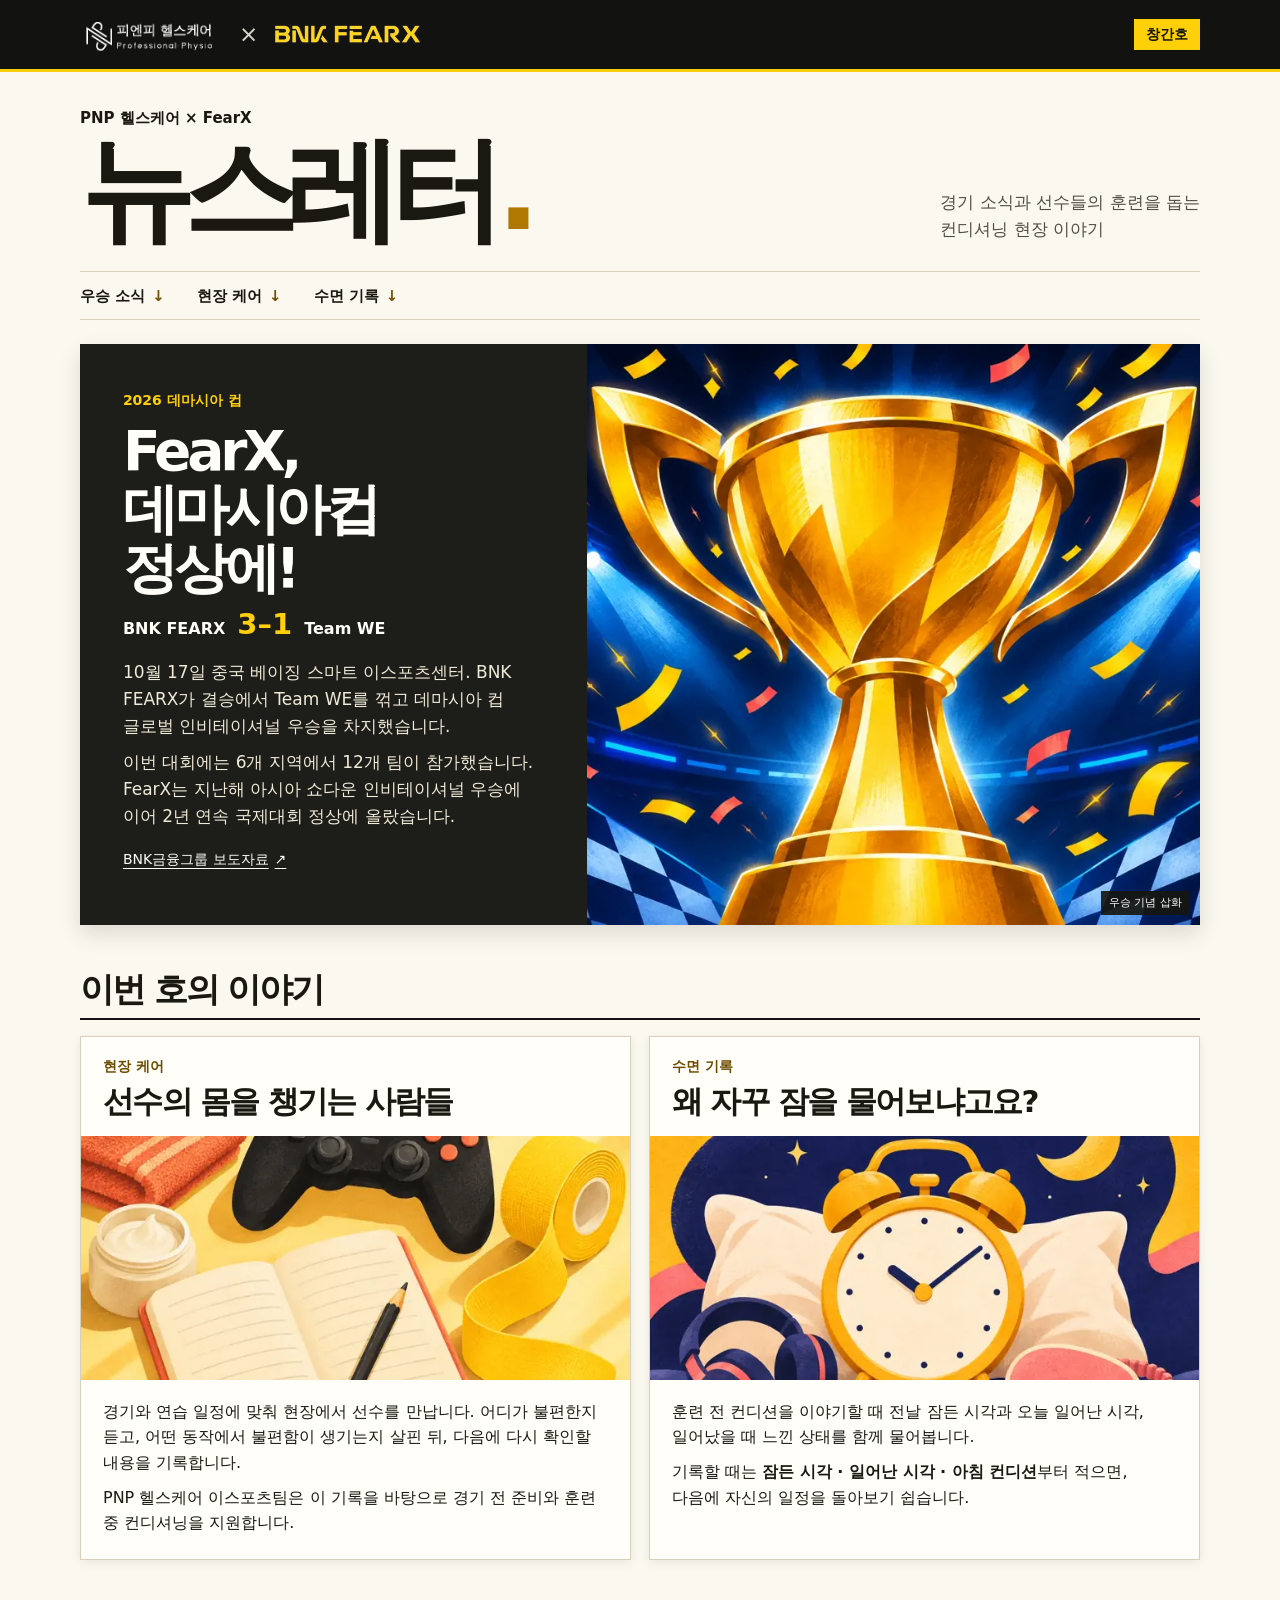
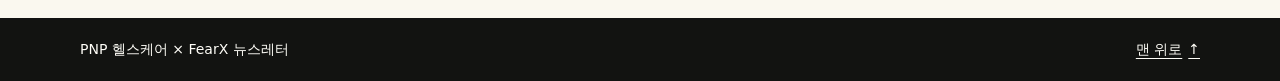
==== PNPHealthcare/index.html @ 7a8c7f10 "[Codex] Publish the PNP Healthcare × FearX newsletter at /PNPHealthcare/" ====
<!doctype html>
<html lang="ko">
<head>
  <meta charset="utf-8">
  <meta name="viewport" content="width=device-width, initial-scale=1">
  <meta name="theme-color" content="#121311">
  <meta name="description" content="PNP 헬스케어 × FearX 뉴스레터 창간호. 데마시아컵 우승 소식, 컨디셔닝 현장과 수면 기록 이야기.">
  <title>PNP 헬스케어 × FearX 뉴스레터</title>
  <link rel="canonical" href="https://kjp9204-oss.github.io/PNPHealthcare/">
  <link rel="icon" href="[data-uri]" type="image/webp">
  <style>
:root {
  color-scheme: light;
  --black: #121311;
  --black-soft: #1d1e19;
  --paper: #faf8ef;
  --white: #fffef8;
  --yellow: #ffcf09;
  --ink: #191912;
  --muted: #514f43;
  --line: #d6d0bc;
  --focus: #047a7b;
}
* { box-sizing: border-box; }
body {
  margin: 0;
  font-family: "Noto Sans KR", "Apple SD Gothic Neo", "Malgun Gothic", system-ui, sans-serif;
  color: var(--ink);
  background: var(--paper);
  line-height: 1.6;
  word-break: keep-all;
  overflow-wrap: anywhere;
}
h1, h2, h3, p, figure { margin: 0; }
a { color: inherit; text-underline-offset: .25em; }
:focus-visible { outline: 3px solid var(--focus); outline-offset: 4px; }
img { display: block; max-width: 100%; }
.wrap { width: min(calc(100% - 88px), 1120px); margin-inline: auto; }
.skip { position: fixed; z-index: 5; inset: 10px auto auto 10px; padding: 10px 16px; transform: translateY(-160%); color: var(--black); background: var(--yellow); }
.skip:focus { transform: none; }
.site-header { background: var(--black); color: var(--white); border-bottom: 3px solid var(--yellow); }
.header-inner { min-height: 69px; display: flex; align-items: center; justify-content: space-between; gap: 14px; }
.partners { display: flex; align-items: center; gap: 13px; min-height: 46px; min-width: 0; text-decoration: none; }
.pnp img {
  width: 146px;
  height: auto;
  filter: grayscale(1) invert(1) brightness(1.3);
  mix-blend-mode: screen;
}
.partner-cross { color: #d8d5ca; font-size: 23px; }
.fearx-logo { width: 152px; height: auto; mix-blend-mode: screen; }
.issue-label { font-size: 14px; font-weight: 750; white-space: nowrap; color: var(--black); background: var(--yellow); padding: 4px 12px; }
.masthead {
  display: grid;
  grid-template-columns: 1fr auto;
  align-items: end;
  gap: 5px 24px;
  padding-block: 34px 27px;
}
.masthead-kicker { grid-column: 1 / -1; font-size: 15px; font-weight: 850; }
.masthead h1 { font-size: clamp(59px, 9vw, 114px); line-height: .96; letter-spacing: -.095em; font-weight: 900; }
.masthead h1 span { margin-left: .035em; color: #b07800; }
.masthead-summary { padding-bottom: 1px; color: var(--muted); font-size: 17px; }
.toc { display: flex; flex-wrap: wrap; gap: 4px 32px; border-block: 1px solid var(--line); }
.toc a { display: inline-flex; align-items: center; gap: 7px; min-height: 47px; font-size: 15px; font-weight: 750; text-decoration: none; }
.toc a:hover { text-decoration: underline; }
.toc span { color: #725000; }
.lead {
  display: grid;
  grid-template-columns: minmax(0, 1fr) minmax(0, 1.21fr);
  grid-template-areas: "headline artwork" "copy artwork";
  grid-template-rows: auto 1fr;
  --lead-inset: clamp(24px, 3.35vw, 50px);
  margin-block: 24px 43px;
  background: var(--black-soft);
  color: var(--white);
  box-shadow: 0 9px 20px #21140020;
}
.lead-heading { grid-area: headline; padding: var(--lead-inset) var(--lead-inset) 0; }
.lead-copy { grid-area: copy; padding: 0 var(--lead-inset) var(--lead-inset); }
.tag { display: inline-block; color: var(--yellow); font-size: 14px; font-weight: 800; }
.lead h2 { margin: 9px 0 13px; font-size: clamp(35px, 4.3vw, 63px); line-height: 1.06; letter-spacing: -.075em; }
.lead-intro { color: #f0ead8; font-size: 17px; }
.lead-intro + .lead-intro { margin-top: 9px; }
.score { display: flex; gap: 12px; align-items: baseline; margin-bottom: 17px; font-weight: 750; white-space: nowrap; }
.score strong { color: var(--yellow); font-size: 29px; line-height: 1; }
.source { display: inline-flex; align-items: center; min-height: 44px; gap: 6px; margin-top: 7px; font-size: 14px; }
.lead-media { grid-area: artwork; position: relative; min-height: 280px; overflow: hidden; background: #10254d; }
.lead-media img { width: 100%; height: 100%; object-fit: cover; }
.lead-media figcaption { position: absolute; inset: auto 10px 10px auto; padding: 3px 8px; background: #171710e8; color: white; font-size: 11px; }
.stories { margin-bottom: 58px; }
.section-heading { border-bottom: 2px solid var(--black); margin-bottom: 16px; padding-bottom: 8px; }
.section-heading h2 { font-size: clamp(24px, 3vw, 34px); line-height: 1.25; letter-spacing: -.06em; }
.story-grid { display: grid; grid-template-columns: repeat(2, minmax(0, 1fr)); gap: 18px; }
.story { background: var(--white); border: 1px solid var(--line); box-shadow: 0 3px 10px #21140012; scroll-margin-top: 12px; }
.story img { width: 100%; height: auto; aspect-ratio: 2.25; object-fit: cover; }
.story-heading { padding: 18px 22px 15px; }
.story-copy { padding: 19px 22px 23px; }
.story-label { color: #6c4b00; font-size: 14px; font-weight: 800; }
.story h3 { margin-top: 5px; font-size: clamp(22px, 2.65vw, 31px); line-height: 1.24; letter-spacing: -.055em; }
.story-copy p + p { margin-top: 9px; }
.site-footer { background: var(--black); color: var(--white); font-size: 14px; }
.footer-inner { min-height: 63px; display: flex; align-items: center; justify-content: space-between; gap: 12px; }
.footer-inner a { min-height: 44px; display: inline-flex; align-items: center; gap: 6px; white-space: nowrap; }
@media (max-width: 790px) {
  .wrap { width: calc(100% - 48px); }
  .lead { grid-template-columns: minmax(0,1fr) minmax(0,1fr); }
  .lead h2 { font-size: clamp(30px, 5.5vw, 49px); }
}
@media (max-width: 600px) {
  .wrap { width: calc(100% - 30px); }
  .header-inner { min-height: 58px; gap: 7px; }
  .partners { gap: 7px; }
  .pnp img { width: 109px; }
  .fearx-logo { width: 115px; }
  .partner-cross { font-size: 17px; }
  .issue-label { padding-inline: 8px; font-size: 12px; }
  .masthead { grid-template-columns: 1fr; padding-block: 20px 16px; }
  .masthead-kicker { display: none; }
  .masthead h1 { font-size: clamp(53px, 14vw, 76px); }
  .masthead-summary { font-size: 14px; margin-top: 5px; }
  .break-desktop { display: none; }
  .toc { gap: 4px 19px; }
  .toc a { font-size: 14px; min-height: 44px; }
  .lead { grid-template-columns: 1fr; grid-template-areas: "headline" "artwork" "copy"; grid-template-rows: auto; --lead-inset: 16px; margin-block: 16px 30px; }
  .lead h2 { margin-bottom: 15px; font-size: clamp(32px, 8.1vw, 45px); }
  .lead-copy { padding-top: 16px; }
  .score { gap: 9px; margin-bottom: 11px; font-size: 14px; }
  .lead-intro { font-size: 16px; }
  .lead-media { min-height: 0; aspect-ratio: 1.82; }
  .lead-media img { object-position: center 40%; }
  .story-grid { grid-template-columns: 1fr; gap: 15px; }
  .story img { aspect-ratio: 2.05; }
  .story-heading { padding: 15px 16px 12px; }
  .story-copy { padding: 16px; }
  .stories { margin-bottom: 40px; }
  .footer-inner { font-size: 12px; }
}
@media (max-width: 330px) {
  .pnp img { width: 96px; }
  .fearx-logo { width: 101px; }
  .toc { gap: 4px 13px; }
}

</style>
</head>
<body id="top">
  <a href="#main" class="skip">본문으로 건너뛰기</a>
  <header class="site-header">
    <div class="wrap header-inner">
      <a class="partners" href="#top" aria-label="PNP 헬스케어 × FearX 뉴스레터 맨 위로">
        <span class="pnp"><img src="[data-uri]" width="165" height="48" alt="PNP 헬스케어"></span>
        <span class="partner-cross" aria-hidden="true">×</span>
        <img class="fearx-logo" src="[data-uri]" width="300" height="40" alt="BNK FEARX">
      </a>
      <span class="issue-label">창간호</span>
    </div>
  </header>
  <main id="main" class="wrap" tabindex="-1">
    <div class="masthead">
      <p class="masthead-kicker">PNP 헬스케어 × FearX</p>
      <h1>뉴스레터<span>.</span></h1>
      <p class="masthead-summary">경기 소식과 선수들의 훈련을 돕는<br class="break-desktop"> 컨디셔닝 현장 이야기</p>
    </div>
    <nav class="toc" aria-label="창간호 기사">
      <a href="#match">우승 소식 <span aria-hidden="true">↓</span></a>
      <a href="#care">현장 케어 <span aria-hidden="true">↓</span></a>
      <a href="#sleep">수면 기록 <span aria-hidden="true">↓</span></a>
    </nav>

    <article class="lead" id="match" aria-labelledby="match-title">
      <header class="lead-heading">
        <p class="tag">2026 데마시아 컵</p>
        <h2 id="match-title">FearX, 데마시아컵<br class="break-desktop"> 정상에!</h2>
      </header>
      <figure class="lead-media">
        <img src="[data-uri]" width="1050" height="700" fetchpriority="high" alt="푸른 무대 조명 아래 금빛 트로피를 그린 삽화">
        <figcaption>우승 기념 삽화</figcaption>
      </figure>
      <div class="lead-copy">
        <p class="score" aria-label="결승 BNK FEARX 3 대 1 Team WE"><span>BNK FEARX</span><strong>3–1</strong><span>Team WE</span></p>
        <p class="lead-intro">10월 17일 중국 베이징 스마트 이스포츠센터. BNK FEARX가 결승에서 Team WE를 꺾고 데마시아 컵 글로벌 인비테이셔널 우승을 차지했습니다.</p>
        <p class="lead-intro">이번 대회에는 6개 지역에서 12개 팀이 참가했습니다. FearX는 지난해 아시아 쇼다운 인비테이셔널 우승에 이어 2년 연속 국제대회 정상에 올랐습니다.</p>
        <a class="source" href="https://www.bnkfg.com/mobile/03/02.jsp?dataPageNo=1&amp;dataSeqNo=6977&amp;dataWhere=2026">BNK금융그룹 보도자료 <span aria-hidden="true">↗</span></a>
      </div>
    </article>

    <section class="stories" aria-labelledby="stories-title">
      <div class="section-heading"><h2 id="stories-title">이번 호의 이야기</h2></div>
      <div class="story-grid">
        <article class="story" id="care" aria-labelledby="care-title">
          <header class="story-heading">
            <p class="story-label">현장 케어</p>
            <h3 id="care-title">선수의 몸을 챙기는 사람들</h3>
          </header>
          <img src="[data-uri]" width="670" height="447" loading="lazy" alt="게임 컨트롤러, 테이프, 기록 노트를 그린 삽화">
          <div class="story-copy">
            <p>경기와 연습 일정에 맞춰 현장에서 선수를 만납니다. 어디가 불편한지 듣고, 어떤 동작에서 불편함이 생기는지 살핀 뒤, 다음에 다시 확인할 내용을 기록합니다.</p>
            <p>PNP 헬스케어 이스포츠팀은 이 기록을 바탕으로 경기 전 준비와 훈련 중 컨디셔닝을 지원합니다.</p>
          </div>
        </article>
        <article class="story" id="sleep" aria-labelledby="sleep-title">
          <header class="story-heading">
            <p class="story-label">수면 기록</p>
            <h3 id="sleep-title">왜 자꾸 잠을 물어보냐고요?</h3>
          </header>
          <img src="[data-uri]" width="670" height="447" loading="lazy" alt="알람시계와 베개, 헤드셋을 그린 삽화">
          <div class="story-copy">
            <p>훈련 전 컨디션을 이야기할 때 전날 잠든 시각과 오늘 일어난 시각, 일어났을 때 느낀 상태를 함께 물어봅니다.</p>
            <p>기록할 때는 <strong>잠든 시각 · 일어난 시각 · 아침 컨디션</strong>부터 적으면, 다음에 자신의 일정을 돌아보기 쉽습니다.</p>
          </div>
        </article>
      </div>
    </section>
  </main>
  <footer class="site-footer">
    <div class="wrap footer-inner"><span>PNP 헬스케어 × FearX 뉴스레터</span><a href="#top">맨 위로 <span aria-hidden="true">↑</span></a></div>
  </footer>
</body>
</html>
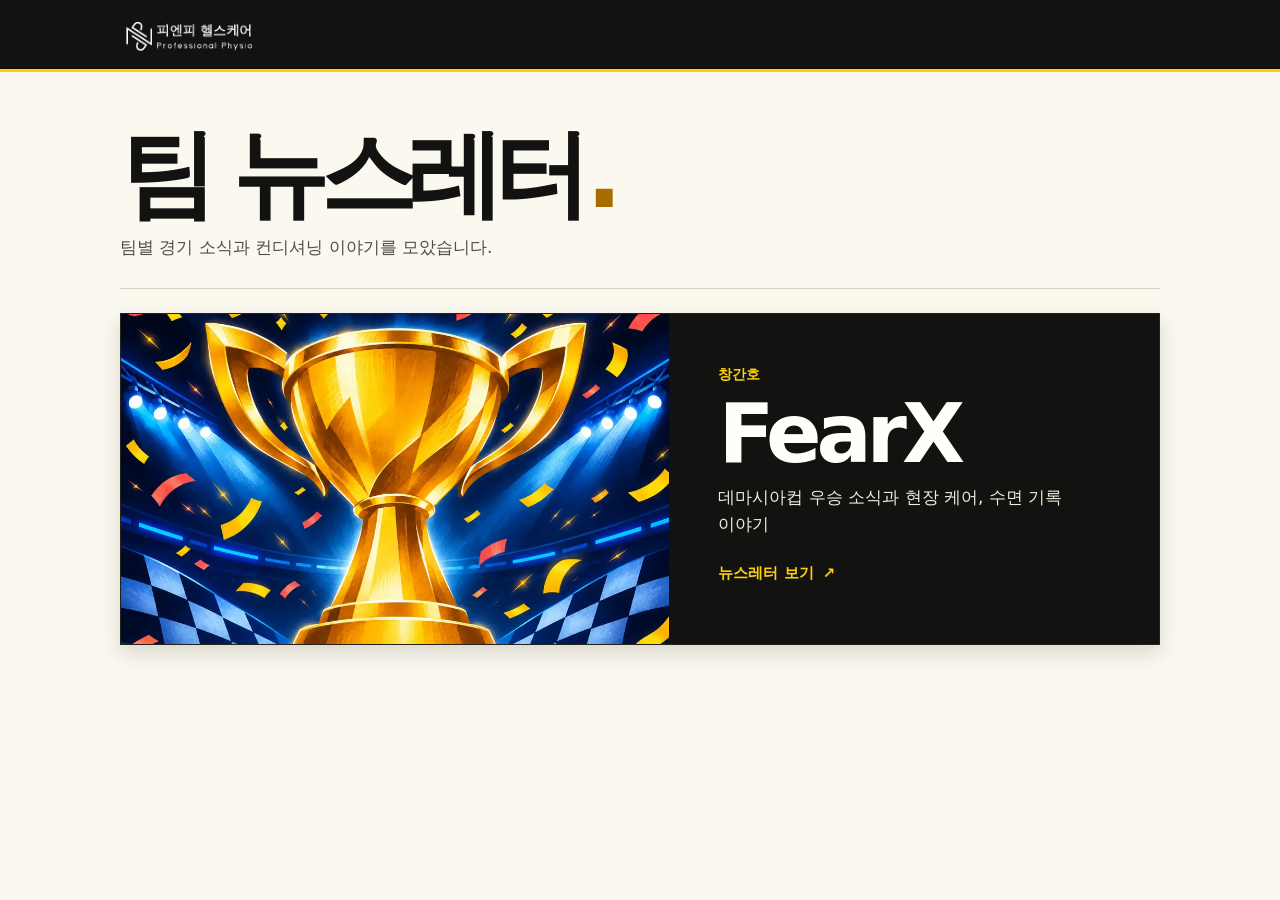
==== commit 452a15f0: "[Codex] Add the PNP Healthcare team newsletter hub and move FearX to its team page" ====
--- a/PNPHealthcare/index.html
+++ b/PNPHealthcare/index.html
@@ -4,217 +4,112 @@
   <meta charset="utf-8">
   <meta name="viewport" content="width=device-width, initial-scale=1">
   <meta name="theme-color" content="#121311">
-  <meta name="description" content="PNP 헬스케어 × FearX 뉴스레터 창간호. 데마시아컵 우승 소식, 컨디셔닝 현장과 수면 기록 이야기.">
-  <title>PNP 헬스케어 × FearX 뉴스레터</title>
+  <meta name="description" content="PNP 헬스케어가 전하는 팀별 경기 소식과 컨디셔닝 이야기.">
+  <title>팀 뉴스레터 | PNP 헬스케어</title>
   <link rel="canonical" href="https://kjp9204-oss.github.io/PNPHealthcare/">
-  <link rel="icon" href="[data-uri]" type="image/webp">
   <style>
 :root {
   color-scheme: light;
-  --black: #121311;
-  --black-soft: #1d1e19;
+  --ink: #121311;
   --paper: #faf8ef;
-  --white: #fffef8;
-  --yellow: #ffcf09;
-  --ink: #191912;
+  --accent: #ffcf09;
   --muted: #514f43;
   --line: #d6d0bc;
-  --focus: #047a7b;
 }
 * { box-sizing: border-box; }
 body {
   margin: 0;
+  background: var(--paper);
+  color: var(--ink);
   font-family: "Noto Sans KR", "Apple SD Gothic Neo", "Malgun Gothic", system-ui, sans-serif;
-  color: var(--ink);
-  background: var(--paper);
   line-height: 1.6;
   word-break: keep-all;
   overflow-wrap: anywhere;
 }
-h1, h2, h3, p, figure { margin: 0; }
-a { color: inherit; text-underline-offset: .25em; }
-:focus-visible { outline: 3px solid var(--focus); outline-offset: 4px; }
+h1, h2, p { margin: 0; }
 img { display: block; max-width: 100%; }
-.wrap { width: min(calc(100% - 88px), 1120px); margin-inline: auto; }
-.skip { position: fixed; z-index: 5; inset: 10px auto auto 10px; padding: 10px 16px; transform: translateY(-160%); color: var(--black); background: var(--yellow); }
+a { color: inherit; }
+:focus-visible { outline: 3px solid #0b7676; outline-offset: 4px; }
+.wrap { width: min(calc(100% - 88px), 1040px); margin-inline: auto; }
+.skip { position: fixed; z-index: 5; inset: 10px auto auto 10px; padding: 10px 16px; transform: translateY(-160%); background: var(--accent); }
 .skip:focus { transform: none; }
-.site-header { background: var(--black); color: var(--white); border-bottom: 3px solid var(--yellow); }
-.header-inner { min-height: 69px; display: flex; align-items: center; justify-content: space-between; gap: 14px; }
-.partners { display: flex; align-items: center; gap: 13px; min-height: 46px; min-width: 0; text-decoration: none; }
-.pnp img {
-  width: 146px;
-  height: auto;
-  filter: grayscale(1) invert(1) brightness(1.3);
-  mix-blend-mode: screen;
+.site-header { background: var(--ink); border-bottom: 3px solid var(--accent); }
+.header-inner { min-height: 69px; display: flex; align-items: center; }
+.pnp-logo { width: 146px; height: auto; filter: grayscale(1) invert(1) brightness(1.3); mix-blend-mode: screen; }
+.masthead { border-bottom: 1px solid var(--line); padding-block: 54px 27px; }
+.masthead h1 { font-size: clamp(54px, 8vw, 96px); line-height: 1.02; font-weight: 900; letter-spacing: -.09em; }
+.masthead h1 span { color: #a86c00; margin-left: .045em; }
+.masthead p { margin-top: 10px; color: var(--muted); font-size: 17px; }
+.teams { list-style: none; display: grid; gap: 20px; margin: 24px 0 64px; padding: 0; }
+.team-card {
+  display: grid;
+  grid-template-columns: minmax(0, 1.12fr) minmax(0, 1fr);
+  border: 1px solid #24241a;
+  background: var(--ink);
+  color: #fffef8;
+  text-decoration: none;
+  box-shadow: 0 8px 20px #21140025;
 }
-.partner-cross { color: #d8d5ca; font-size: 23px; }
-.fearx-logo { width: 152px; height: auto; mix-blend-mode: screen; }
-.issue-label { font-size: 14px; font-weight: 750; white-space: nowrap; color: var(--black); background: var(--yellow); padding: 4px 12px; }
-.masthead {
-  display: grid;
-  grid-template-columns: 1fr auto;
-  align-items: end;
-  gap: 5px 24px;
-  padding-block: 34px 27px;
-}
-.masthead-kicker { grid-column: 1 / -1; font-size: 15px; font-weight: 850; }
-.masthead h1 { font-size: clamp(59px, 9vw, 114px); line-height: .96; letter-spacing: -.095em; font-weight: 900; }
-.masthead h1 span { margin-left: .035em; color: #b07800; }
-.masthead-summary { padding-bottom: 1px; color: var(--muted); font-size: 17px; }
-.toc { display: flex; flex-wrap: wrap; gap: 4px 32px; border-block: 1px solid var(--line); }
-.toc a { display: inline-flex; align-items: center; gap: 7px; min-height: 47px; font-size: 15px; font-weight: 750; text-decoration: none; }
-.toc a:hover { text-decoration: underline; }
-.toc span { color: #725000; }
-.lead {
-  display: grid;
-  grid-template-columns: minmax(0, 1fr) minmax(0, 1.21fr);
-  grid-template-areas: "headline artwork" "copy artwork";
-  grid-template-rows: auto 1fr;
-  --lead-inset: clamp(24px, 3.35vw, 50px);
-  margin-block: 24px 43px;
-  background: var(--black-soft);
-  color: var(--white);
-  box-shadow: 0 9px 20px #21140020;
-}
-.lead-heading { grid-area: headline; padding: var(--lead-inset) var(--lead-inset) 0; }
-.lead-copy { grid-area: copy; padding: 0 var(--lead-inset) var(--lead-inset); }
-.tag { display: inline-block; color: var(--yellow); font-size: 14px; font-weight: 800; }
-.lead h2 { margin: 9px 0 13px; font-size: clamp(35px, 4.3vw, 63px); line-height: 1.06; letter-spacing: -.075em; }
-.lead-intro { color: #f0ead8; font-size: 17px; }
-.lead-intro + .lead-intro { margin-top: 9px; }
-.score { display: flex; gap: 12px; align-items: baseline; margin-bottom: 17px; font-weight: 750; white-space: nowrap; }
-.score strong { color: var(--yellow); font-size: 29px; line-height: 1; }
-.source { display: inline-flex; align-items: center; min-height: 44px; gap: 6px; margin-top: 7px; font-size: 14px; }
-.lead-media { grid-area: artwork; position: relative; min-height: 280px; overflow: hidden; background: #10254d; }
-.lead-media img { width: 100%; height: 100%; object-fit: cover; }
-.lead-media figcaption { position: absolute; inset: auto 10px 10px auto; padding: 3px 8px; background: #171710e8; color: white; font-size: 11px; }
-.stories { margin-bottom: 58px; }
-.section-heading { border-bottom: 2px solid var(--black); margin-bottom: 16px; padding-bottom: 8px; }
-.section-heading h2 { font-size: clamp(24px, 3vw, 34px); line-height: 1.25; letter-spacing: -.06em; }
-.story-grid { display: grid; grid-template-columns: repeat(2, minmax(0, 1fr)); gap: 18px; }
-.story { background: var(--white); border: 1px solid var(--line); box-shadow: 0 3px 10px #21140012; scroll-margin-top: 12px; }
-.story img { width: 100%; height: auto; aspect-ratio: 2.25; object-fit: cover; }
-.story-heading { padding: 18px 22px 15px; }
-.story-copy { padding: 19px 22px 23px; }
-.story-label { color: #6c4b00; font-size: 14px; font-weight: 800; }
-.story h3 { margin-top: 5px; font-size: clamp(22px, 2.65vw, 31px); line-height: 1.24; letter-spacing: -.055em; }
-.story-copy p + p { margin-top: 9px; }
-.site-footer { background: var(--black); color: var(--white); font-size: 14px; }
-.footer-inner { min-height: 63px; display: flex; align-items: center; justify-content: space-between; gap: 12px; }
-.footer-inner a { min-height: 44px; display: inline-flex; align-items: center; gap: 6px; white-space: nowrap; }
-@media (max-width: 790px) {
-  .wrap { width: calc(100% - 48px); }
-  .lead { grid-template-columns: minmax(0,1fr) minmax(0,1fr); }
-  .lead h2 { font-size: clamp(30px, 5.5vw, 49px); }
-}
+.team-art { min-width: 0; background: #10254d; }
+.team-art img { width: 100%; height: 100%; object-fit: cover; aspect-ratio: 1.67; }
+.team-copy { display: flex; flex-direction: column; justify-content: center; align-items: flex-start; padding: clamp(24px, 4vw, 49px); }
+.issue { color: var(--accent); font-size: 14px; font-weight: 800; }
+.team-copy h2 { margin-block: 3px 4px; font-size: clamp(45px, 6.4vw, 86px); font-weight: 900; letter-spacing: -.062em; line-height: 1.12; }
+.team-copy p:not(.issue) { color: #efecde; font-size: 17px; }
+.read { display: inline-flex; align-items: center; min-height: 44px; gap: 9px; margin-top: 12px; color: var(--accent); font-size: 15px; font-weight: 780; }
+.team-card:hover .read, .team-card:focus-visible .read { text-decoration: underline; text-underline-offset: .23em; }
+@media (max-width: 770px) { .wrap { width: calc(100% - 46px); } }
 @media (max-width: 600px) {
   .wrap { width: calc(100% - 30px); }
-  .header-inner { min-height: 58px; gap: 7px; }
-  .partners { gap: 7px; }
-  .pnp img { width: 109px; }
-  .fearx-logo { width: 115px; }
-  .partner-cross { font-size: 17px; }
-  .issue-label { padding-inline: 8px; font-size: 12px; }
-  .masthead { grid-template-columns: 1fr; padding-block: 20px 16px; }
-  .masthead-kicker { display: none; }
-  .masthead h1 { font-size: clamp(53px, 14vw, 76px); }
-  .masthead-summary { font-size: 14px; margin-top: 5px; }
-  .break-desktop { display: none; }
-  .toc { gap: 4px 19px; }
-  .toc a { font-size: 14px; min-height: 44px; }
-  .lead { grid-template-columns: 1fr; grid-template-areas: "headline" "artwork" "copy"; grid-template-rows: auto; --lead-inset: 16px; margin-block: 16px 30px; }
-  .lead h2 { margin-bottom: 15px; font-size: clamp(32px, 8.1vw, 45px); }
-  .lead-copy { padding-top: 16px; }
-  .score { gap: 9px; margin-bottom: 11px; font-size: 14px; }
-  .lead-intro { font-size: 16px; }
-  .lead-media { min-height: 0; aspect-ratio: 1.82; }
-  .lead-media img { object-position: center 40%; }
-  .story-grid { grid-template-columns: 1fr; gap: 15px; }
-  .story img { aspect-ratio: 2.05; }
-  .story-heading { padding: 15px 16px 12px; }
-  .story-copy { padding: 16px; }
-  .stories { margin-bottom: 40px; }
-  .footer-inner { font-size: 12px; }
-}
-@media (max-width: 330px) {
-  .pnp img { width: 96px; }
-  .fearx-logo { width: 101px; }
-  .toc { gap: 4px 13px; }
+  .header-inner { min-height: 57px; }
+  .pnp-logo { width: 121px; }
+  .masthead { padding-block: 27px 17px; }
+  .masthead h1 { font-size: clamp(43px, 12vw, 62px); }
+  .masthead p { margin-top: 7px; font-size: 15px; }
+  .teams { gap: 15px; margin-top: 15px; }
+  .team-card { grid-template-columns: minmax(0, 1fr); }
+  .team-art img { height: auto; aspect-ratio: 1.92; }
+  .team-copy { padding: 15px 17px 12px; }
+  .team-copy p:not(.issue) { font-size: 15px; }
+  .read { margin-top: 5px; }
 }
 
 </style>
+  <script>
+    const previousArticle = window.location.hash;
+    if (['#match', '#care', '#sleep'].includes(previousArticle)) {
+      window.location.replace('./fearx/' + previousArticle);
+    }
+  </script>
 </head>
-<body id="top">
-  <a href="#main" class="skip">본문으로 건너뛰기</a>
+<body>
+  <a class="skip" href="#main">본문으로 건너뛰기</a>
   <header class="site-header">
     <div class="wrap header-inner">
-      <a class="partners" href="#top" aria-label="PNP 헬스케어 × FearX 뉴스레터 맨 위로">
-        <span class="pnp"><img src="[data-uri]" width="165" height="48" alt="PNP 헬스케어"></span>
-        <span class="partner-cross" aria-hidden="true">×</span>
-        <img class="fearx-logo" src="[data-uri]" width="300" height="40" alt="BNK FEARX">
-      </a>
-      <span class="issue-label">창간호</span>
+      <img class="pnp-logo" src="[data-uri]" width="165" height="48" alt="PNP 헬스케어">
     </div>
   </header>
   <main id="main" class="wrap" tabindex="-1">
-    <div class="masthead">
-      <p class="masthead-kicker">PNP 헬스케어 × FearX</p>
-      <h1>뉴스레터<span>.</span></h1>
-      <p class="masthead-summary">경기 소식과 선수들의 훈련을 돕는<br class="break-desktop"> 컨디셔닝 현장 이야기</p>
-    </div>
-    <nav class="toc" aria-label="창간호 기사">
-      <a href="#match">우승 소식 <span aria-hidden="true">↓</span></a>
-      <a href="#care">현장 케어 <span aria-hidden="true">↓</span></a>
-      <a href="#sleep">수면 기록 <span aria-hidden="true">↓</span></a>
-    </nav>
+    <header class="masthead">
+      <h1>팀 뉴스레터<span>.</span></h1>
+      <p>팀별 경기 소식과 컨디셔닝 이야기를 모았습니다.</p>
+    </header>
 
-    <article class="lead" id="match" aria-labelledby="match-title">
-      <header class="lead-heading">
-        <p class="tag">2026 데마시아 컵</p>
-        <h2 id="match-title">FearX, 데마시아컵<br class="break-desktop"> 정상에!</h2>
-      </header>
-      <figure class="lead-media">
-        <img src="[data-uri]" width="1050" height="700" fetchpriority="high" alt="푸른 무대 조명 아래 금빛 트로피를 그린 삽화">
-        <figcaption>우승 기념 삽화</figcaption>
-      </figure>
-      <div class="lead-copy">
-        <p class="score" aria-label="결승 BNK FEARX 3 대 1 Team WE"><span>BNK FEARX</span><strong>3–1</strong><span>Team WE</span></p>
-        <p class="lead-intro">10월 17일 중국 베이징 스마트 이스포츠센터. BNK FEARX가 결승에서 Team WE를 꺾고 데마시아 컵 글로벌 인비테이셔널 우승을 차지했습니다.</p>
-        <p class="lead-intro">이번 대회에는 6개 지역에서 12개 팀이 참가했습니다. FearX는 지난해 아시아 쇼다운 인비테이셔널 우승에 이어 2년 연속 국제대회 정상에 올랐습니다.</p>
-        <a class="source" href="https://www.bnkfg.com/mobile/03/02.jsp?dataPageNo=1&amp;dataSeqNo=6977&amp;dataWhere=2026">BNK금융그룹 보도자료 <span aria-hidden="true">↗</span></a>
-      </div>
-    </article>
-
-    <section class="stories" aria-labelledby="stories-title">
-      <div class="section-heading"><h2 id="stories-title">이번 호의 이야기</h2></div>
-      <div class="story-grid">
-        <article class="story" id="care" aria-labelledby="care-title">
-          <header class="story-heading">
-            <p class="story-label">현장 케어</p>
-            <h3 id="care-title">선수의 몸을 챙기는 사람들</h3>
-          </header>
-          <img src="[data-uri]" width="670" height="447" loading="lazy" alt="게임 컨트롤러, 테이프, 기록 노트를 그린 삽화">
-          <div class="story-copy">
-            <p>경기와 연습 일정에 맞춰 현장에서 선수를 만납니다. 어디가 불편한지 듣고, 어떤 동작에서 불편함이 생기는지 살핀 뒤, 다음에 다시 확인할 내용을 기록합니다.</p>
-            <p>PNP 헬스케어 이스포츠팀은 이 기록을 바탕으로 경기 전 준비와 훈련 중 컨디셔닝을 지원합니다.</p>
+    <ul class="teams" aria-label="팀 뉴스레터 목록">
+      <li>
+        <a class="team-card" href="./fearx/" aria-labelledby="fearx-title" aria-describedby="fearx-summary">
+          <div class="team-art">
+            <img src="[data-uri]" width="1050" height="700" alt="">
           </div>
-        </article>
-        <article class="story" id="sleep" aria-labelledby="sleep-title">
-          <header class="story-heading">
-            <p class="story-label">수면 기록</p>
-            <h3 id="sleep-title">왜 자꾸 잠을 물어보냐고요?</h3>
-          </header>
-          <img src="[data-uri]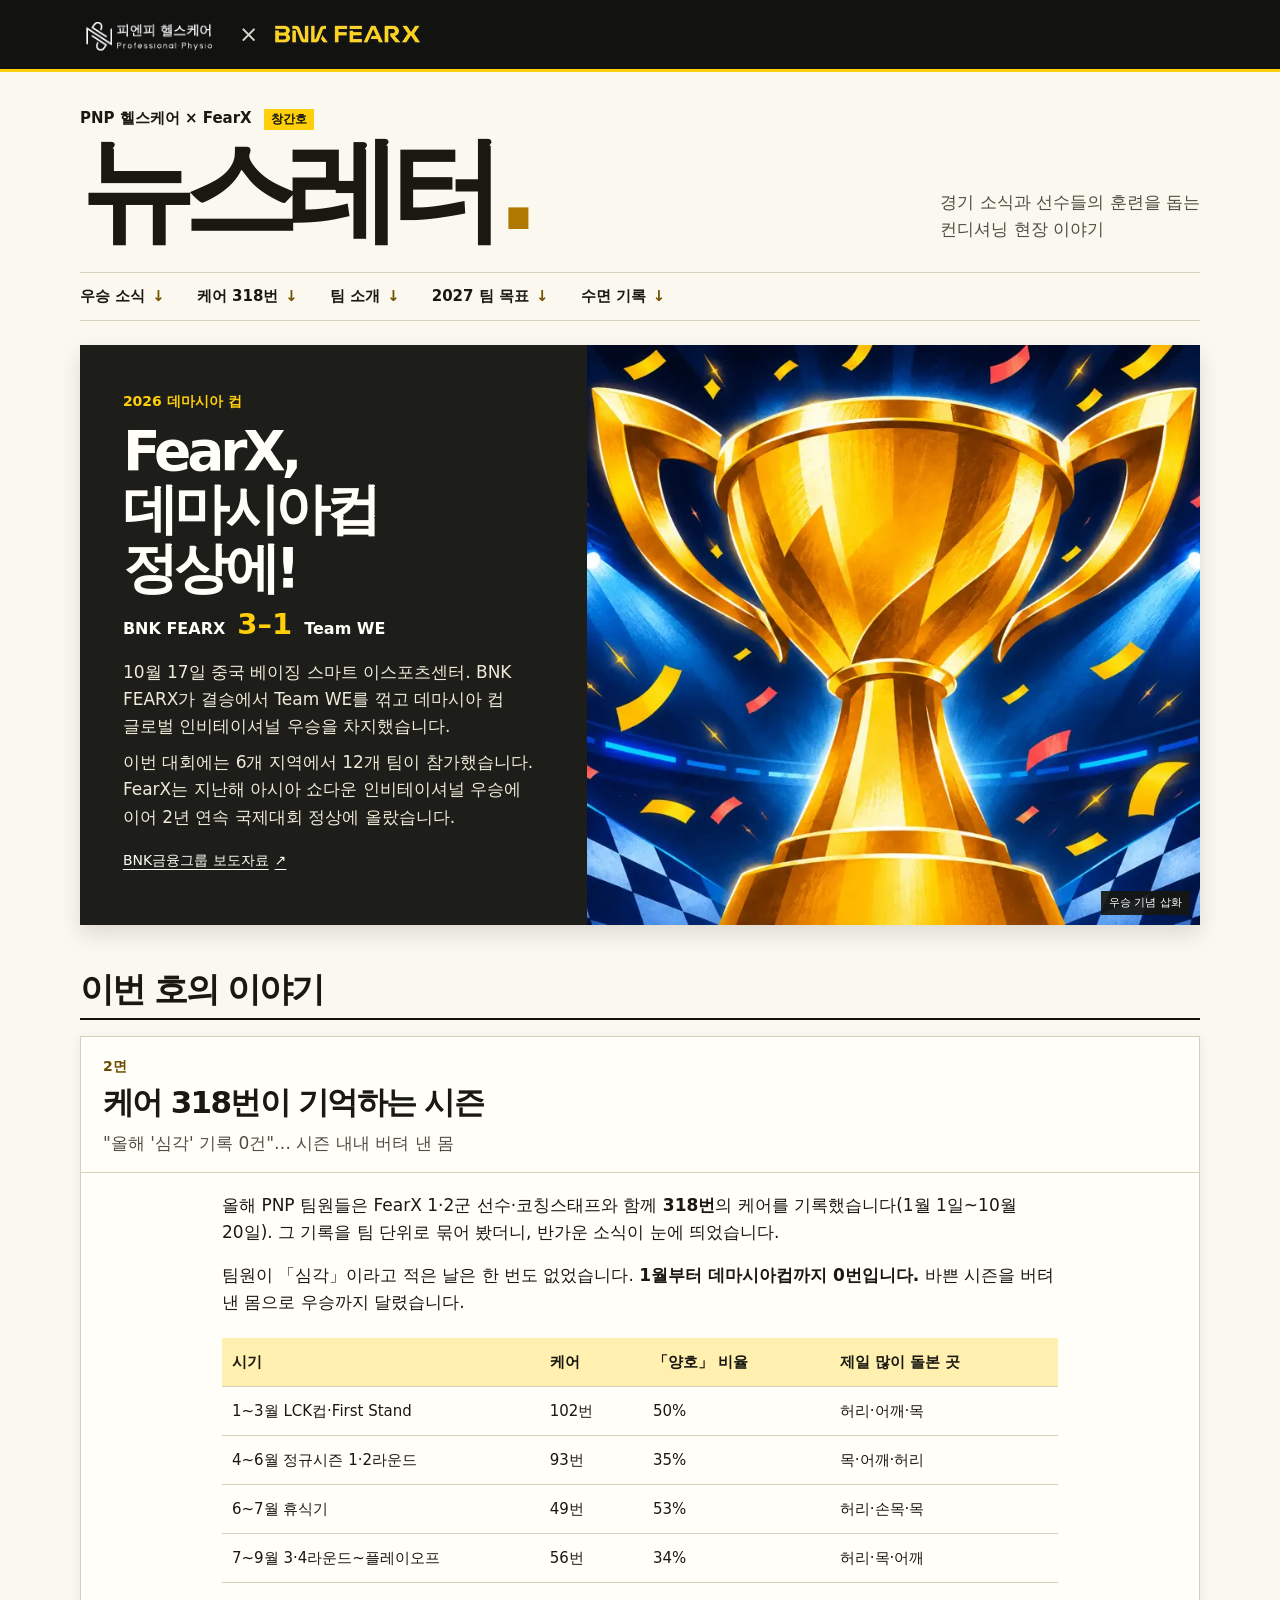
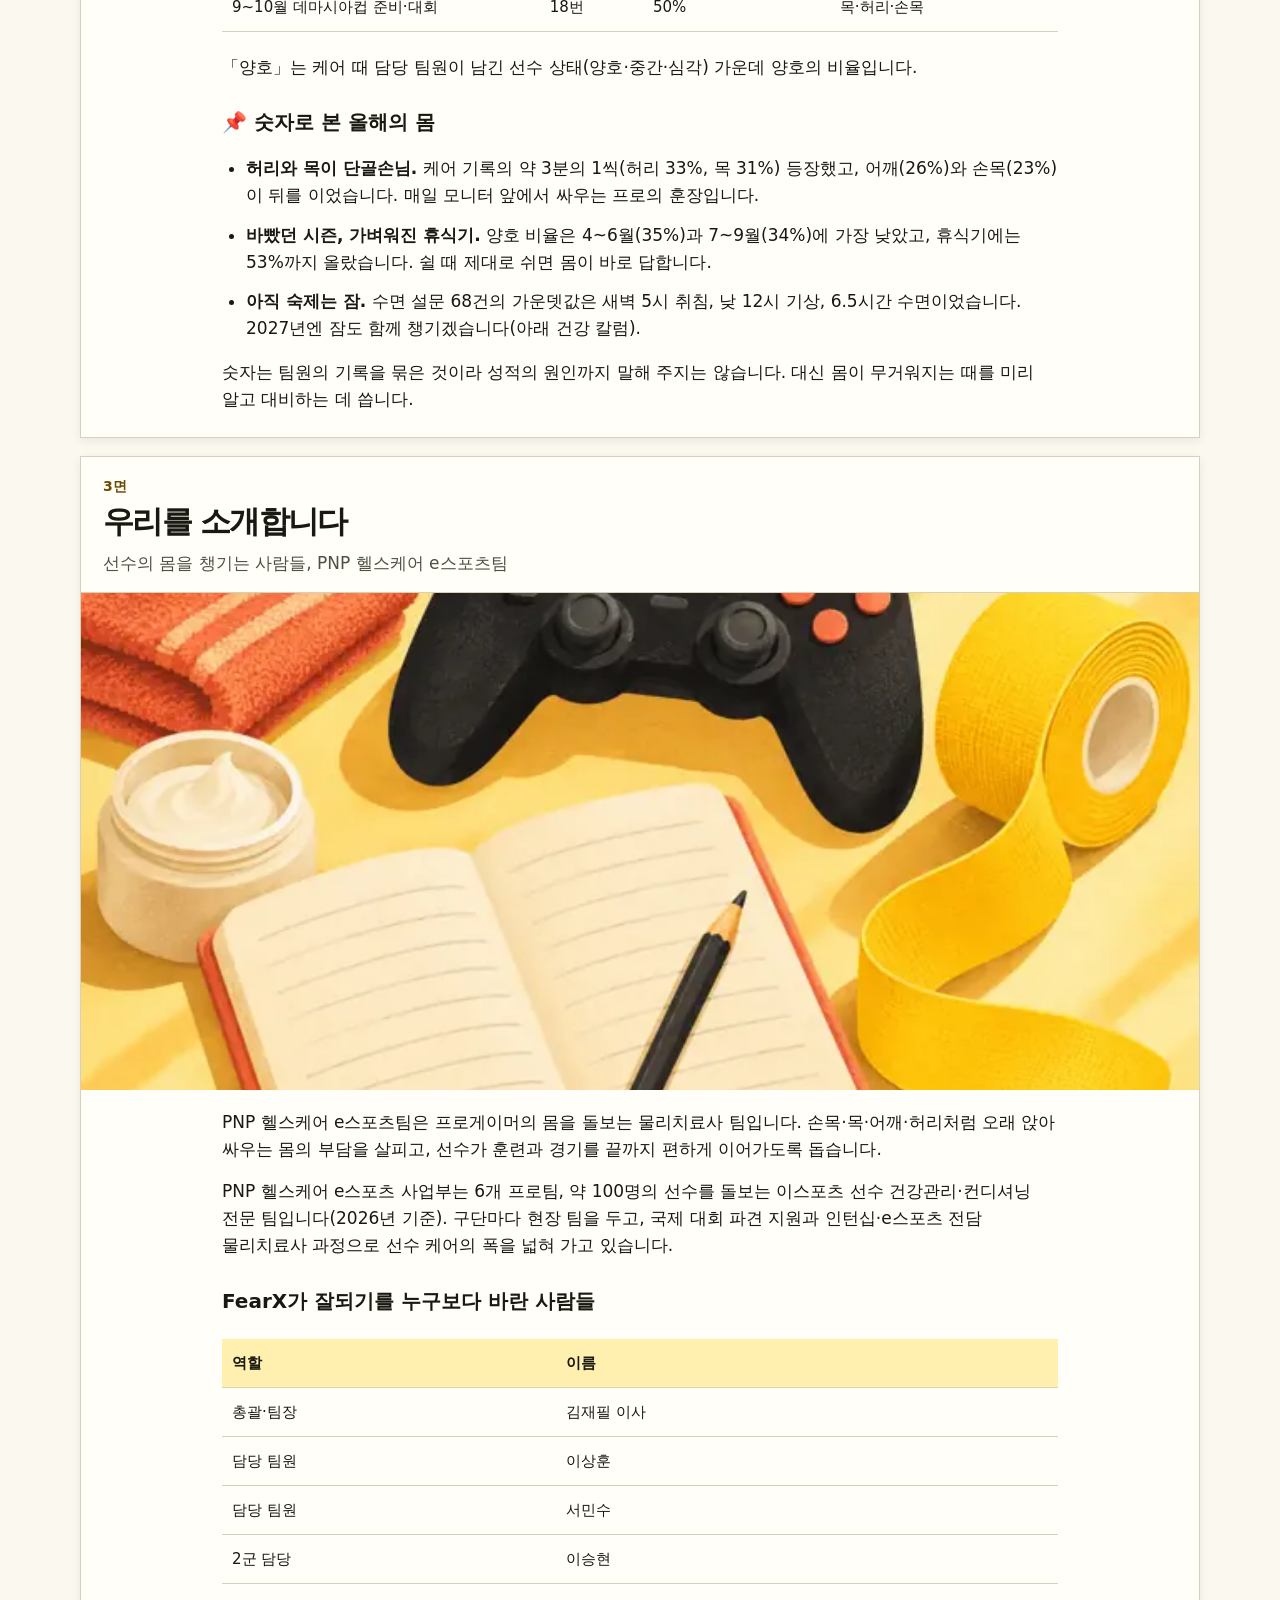
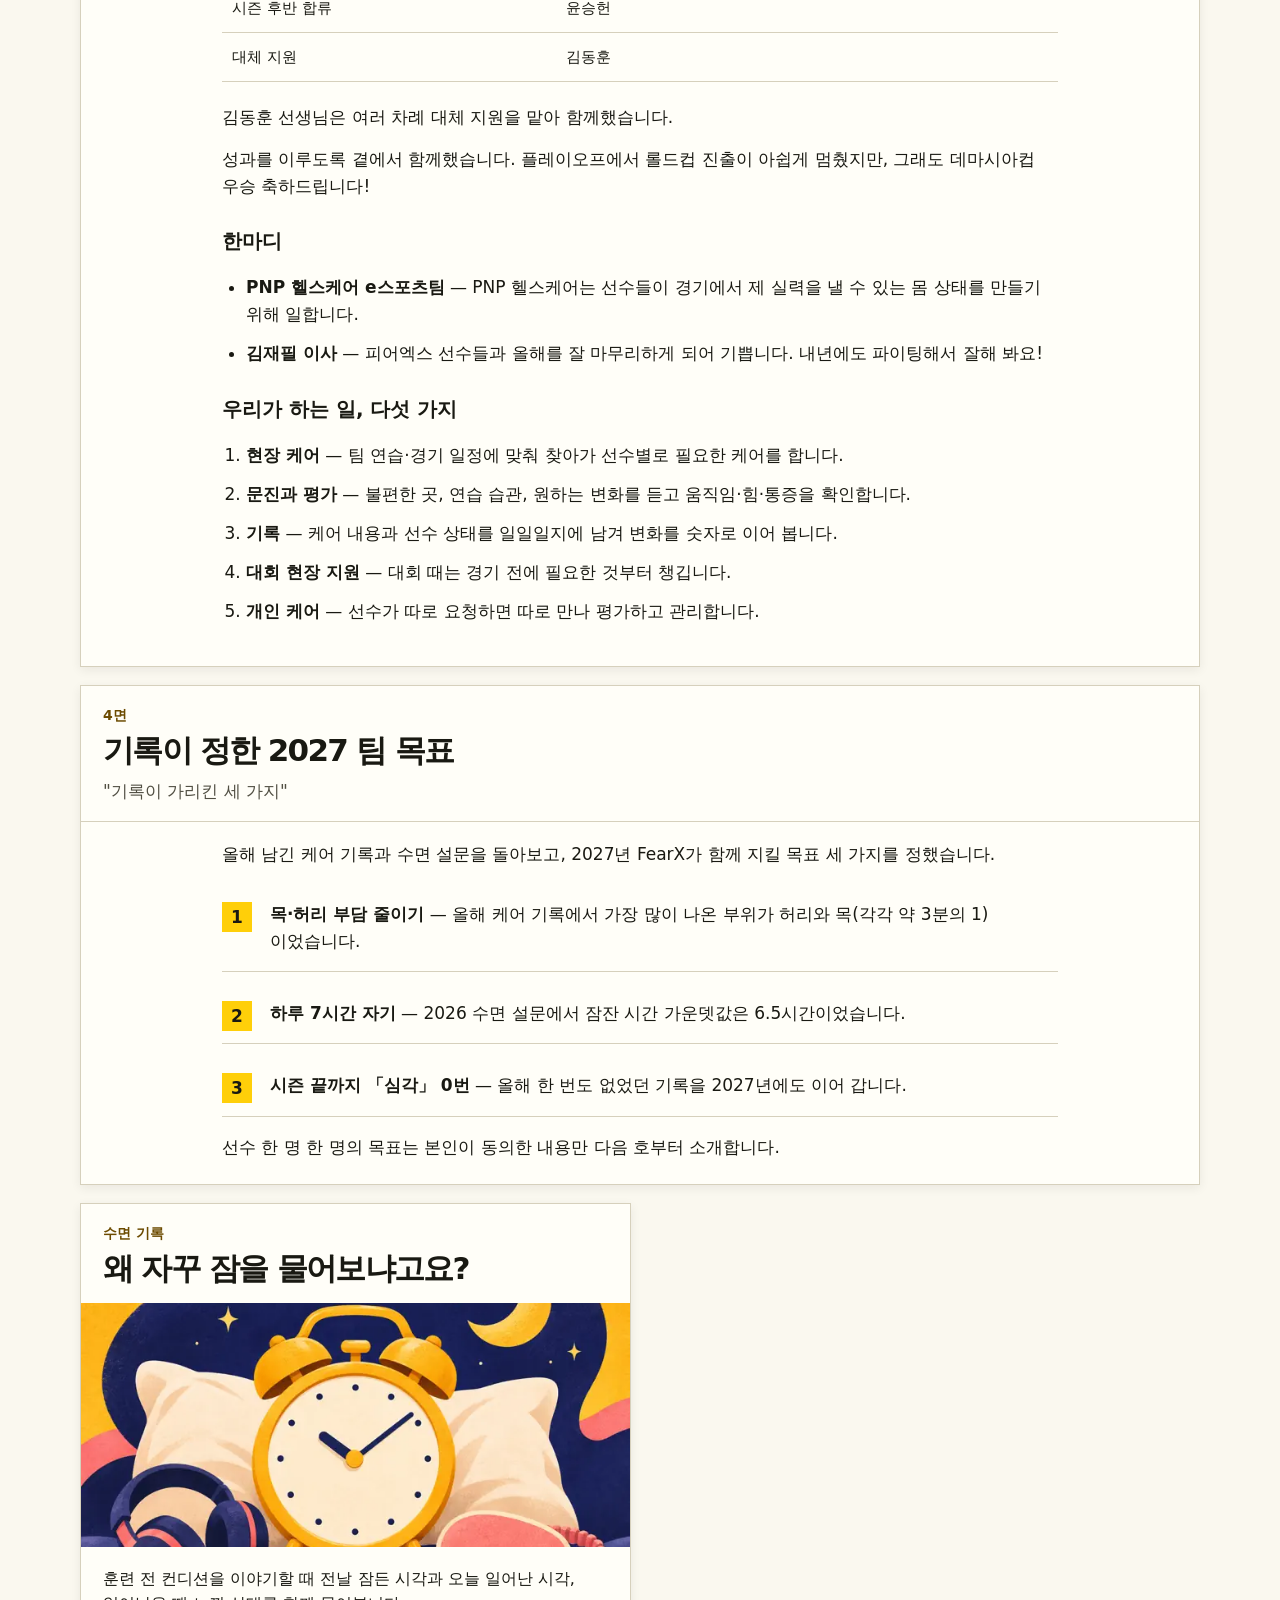
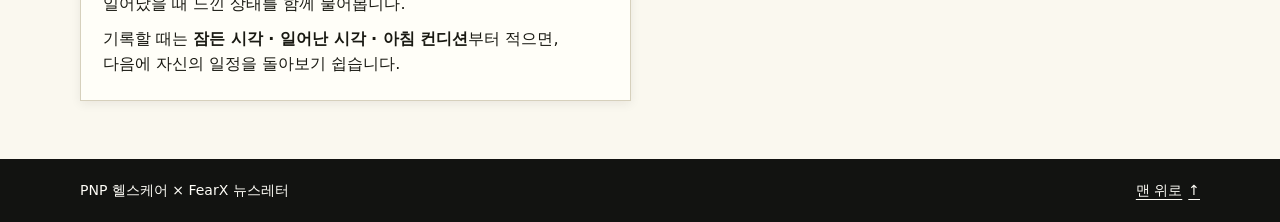
==== commit 2a7481eb: "Fix customer newsletter navigation and staff roles" ====
--- a/PNPHealthcare/index.html
+++ b/PNPHealthcare/index.html
@@ -3,113 +3,18 @@
 <head>
   <meta charset="utf-8">
   <meta name="viewport" content="width=device-width, initial-scale=1">
-  <meta name="theme-color" content="#121311">
-  <meta name="description" content="PNP 헬스케어가 전하는 팀별 경기 소식과 컨디셔닝 이야기.">
-  <title>팀 뉴스레터 | PNP 헬스케어</title>
-  <link rel="canonical" href="https://kjp9204-oss.github.io/PNPHealthcare/">
-  <style>
-:root {
-  color-scheme: light;
-  --ink: #121311;
-  --paper: #faf8ef;
-  --accent: #ffcf09;
-  --muted: #514f43;
-  --line: #d6d0bc;
-}
-* { box-sizing: border-box; }
-body {
-  margin: 0;
-  background: var(--paper);
-  color: var(--ink);
-  font-family: "Noto Sans KR", "Apple SD Gothic Neo", "Malgun Gothic", system-ui, sans-serif;
-  line-height: 1.6;
-  word-break: keep-all;
-  overflow-wrap: anywhere;
-}
-h1, h2, p { margin: 0; }
-img { display: block; max-width: 100%; }
-a { color: inherit; }
-:focus-visible { outline: 3px solid #0b7676; outline-offset: 4px; }
-.wrap { width: min(calc(100% - 88px), 1040px); margin-inline: auto; }
-.skip { position: fixed; z-index: 5; inset: 10px auto auto 10px; padding: 10px 16px; transform: translateY(-160%); background: var(--accent); }
-.skip:focus { transform: none; }
-.site-header { background: var(--ink); border-bottom: 3px solid var(--accent); }
-.header-inner { min-height: 69px; display: flex; align-items: center; }
-.pnp-logo { width: 146px; height: auto; filter: grayscale(1) invert(1) brightness(1.3); mix-blend-mode: screen; }
-.masthead { border-bottom: 1px solid var(--line); padding-block: 54px 27px; }
-.masthead h1 { font-size: clamp(54px, 8vw, 96px); line-height: 1.02; font-weight: 900; letter-spacing: -.09em; }
-.masthead h1 span { color: #a86c00; margin-left: .045em; }
-.masthead p { margin-top: 10px; color: var(--muted); font-size: 17px; }
-.teams { list-style: none; display: grid; gap: 20px; margin: 24px 0 64px; padding: 0; }
-.team-card {
-  display: grid;
-  grid-template-columns: minmax(0, 1.12fr) minmax(0, 1fr);
-  border: 1px solid #24241a;
-  background: var(--ink);
-  color: #fffef8;
-  text-decoration: none;
-  box-shadow: 0 8px 20px #21140025;
-}
-.team-art { min-width: 0; background: #10254d; }
-.team-art img { width: 100%; height: 100%; object-fit: cover; aspect-ratio: 1.67; }
-.team-copy { display: flex; flex-direction: column; justify-content: center; align-items: flex-start; padding: clamp(24px, 4vw, 49px); }
-.issue { color: var(--accent); font-size: 14px; font-weight: 800; }
-.team-copy h2 { margin-block: 3px 4px; font-size: clamp(45px, 6.4vw, 86px); font-weight: 900; letter-spacing: -.062em; line-height: 1.12; }
-.team-copy p:not(.issue) { color: #efecde; font-size: 17px; }
-.read { display: inline-flex; align-items: center; min-height: 44px; gap: 9px; margin-top: 12px; color: var(--accent); font-size: 15px; font-weight: 780; }
-.team-card:hover .read, .team-card:focus-visible .read { text-decoration: underline; text-underline-offset: .23em; }
-@media (max-width: 770px) { .wrap { width: calc(100% - 46px); } }
-@media (max-width: 600px) {
-  .wrap { width: calc(100% - 30px); }
-  .header-inner { min-height: 57px; }
-  .pnp-logo { width: 121px; }
-  .masthead { padding-block: 27px 17px; }
-  .masthead h1 { font-size: clamp(43px, 12vw, 62px); }
-  .masthead p { margin-top: 7px; font-size: 15px; }
-  .teams { gap: 15px; margin-top: 15px; }
-  .team-card { grid-template-columns: minmax(0, 1fr); }
-  .team-art img { height: auto; aspect-ratio: 1.92; }
-  .team-copy { padding: 15px 17px 12px; }
-  .team-copy p:not(.issue) { font-size: 15px; }
-  .read { margin-top: 5px; }
-}
-
-</style>
+  <meta name="description" content="PNP 헬스케어 × FearX 뉴스레터">
+  <title>PNP 헬스케어 × FearX 뉴스레터</title>
+  <link rel="canonical" href="https://kjp9204-oss.github.io/PNPHealthcare/fearx/">
   <script>
-    const previousArticle = window.location.hash;
-    if (['#match', '#care', '#sleep'].includes(previousArticle)) {
-      window.location.replace('./fearx/' + previousArticle);
-    }
+    const newsletter = new URL('./fearx/', window.location.href);
+    newsletter.search = window.location.search;
+    newsletter.hash = window.location.hash;
+    window.location.replace(newsletter.href);
   </script>
+  <noscript><meta http-equiv="refresh" content="0; url=./fearx/"></noscript>
 </head>
 <body>
-  <a class="skip" href="#main">본문으로 건너뛰기</a>
-  <header class="site-header">
-    <div class="wrap header-inner">
-      <img class="pnp-logo" src="[data-uri]" width="165" height="48" alt="PNP 헬스케어">
-    </div>
-  </header>
-  <main id="main" class="wrap" tabindex="-1">
-    <header class="masthead">
-      <h1>팀 뉴스레터<span>.</span></h1>
-      <p>팀별 경기 소식과 컨디셔닝 이야기를 모았습니다.</p>
-    </header>
-
-    <ul class="teams" aria-label="팀 뉴스레터 목록">
-      <li>
-        <a class="team-card" href="./fearx/" aria-labelledby="fearx-title" aria-describedby="fearx-summary">
-          <div class="team-art">
-            <img src="[data-uri]" width="1050" height="700" alt="">
-          </div>
-          <div class="team-copy">
-            <p class="issue">창간호</p>
-            <h2 id="fearx-title">FearX</h2>
-            <p id="fearx-summary">데마시아컵 우승 소식과 현장 케어, 수면 기록 이야기</p>
-            <span class="read">뉴스레터 보기 <span aria-hidden="true">↗</span></span>
-          </div>
-        </a>
-      </li>
-    </ul>
-  </main>
+  <main><p><a href="./fearx/">FearX 뉴스레터 바로 보기</a></p></main>
 </body>
 </html>
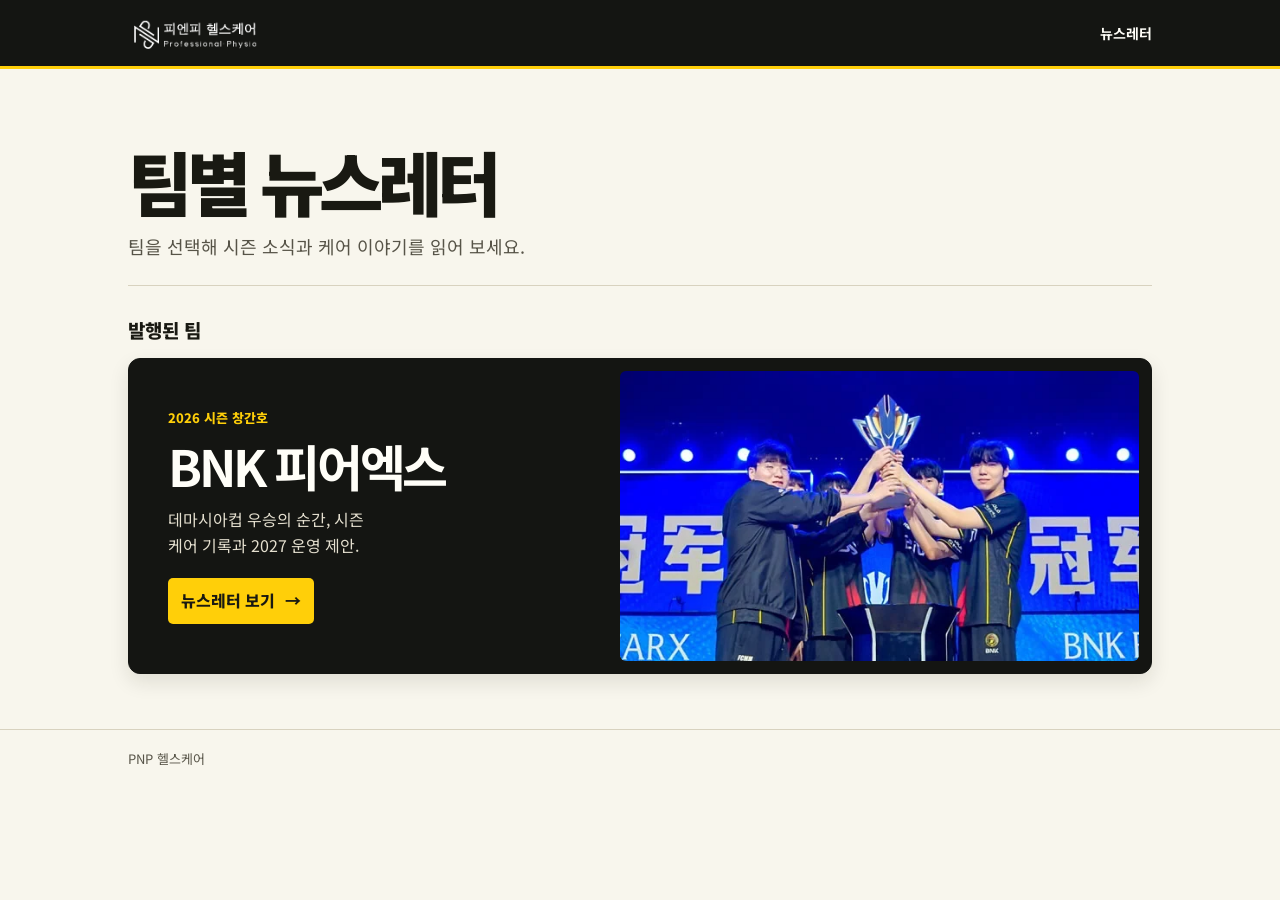
==== commit c0b86862: "[를르슈] PNP 팀별 뉴스레터 목록과 FearX 편집본 게시" ====
--- a/PNPHealthcare/index.html
+++ b/PNPHealthcare/index.html
@@ -3,18 +3,124 @@
 <head>
   <meta charset="utf-8">
   <meta name="viewport" content="width=device-width, initial-scale=1">
-  <meta name="description" content="PNP 헬스케어 × FearX 뉴스레터">
-  <title>PNP 헬스케어 × FearX 뉴스레터</title>
-  <link rel="canonical" href="https://kjp9204-oss.github.io/PNPHealthcare/fearx/">
-  <script>
-    const newsletter = new URL('./fearx/', window.location.href);
-    newsletter.search = window.location.search;
-    newsletter.hash = window.location.hash;
-    window.location.replace(newsletter.href);
-  </script>
-  <noscript><meta http-equiv="refresh" content="0; url=./fearx/"></noscript>
+  <meta name="theme-color" content="#141512">
+  <meta name="description" content="PNP 헬스케어가 발행한 구단별 뉴스레터를 모아 봅니다.">
+  <title>팀별 뉴스레터 | PNP 헬스케어</title>
+  <link rel="canonical" href="https://kjp9204-oss.github.io/PNPHealthcare/">
+  <link rel="preconnect" href="https://fonts.googleapis.com">
+  <link rel="preconnect" href="https://fonts.gstatic.com" crossorigin>
+  <link href="https://fonts.googleapis.com/css2?family=Noto+Sans+KR:wght@400;500;600;700;800;900&display=swap" rel="stylesheet">
+  <style>
+    :root {
+      color-scheme: light;
+      --ink:#191912;
+      --night:#141512;
+      --paper:#f8f6ed;
+      --white:#fffef8;
+      --line:#d8d2bf;
+      --muted:#575448;
+      --gold:#ffcf09;
+      --teal:#1c625c;
+      font-family:"Noto Sans KR","Apple SD Gothic Neo","Malgun Gothic",sans-serif;
+    }
+    * { box-sizing:border-box }
+    body { margin:0; background:var(--paper); color:var(--ink); line-height:1.6; word-break:keep-all; overflow-wrap:anywhere }
+    h1,h2,h3,p { margin:0 }
+    a { color:inherit }
+    a:focus-visible { outline:3px solid var(--teal); outline-offset:5px }
+    img { display:block; max-width:100%; height:auto }
+    .wrap { width:min(100% - 48px,1024px); margin-inline:auto }
+    .topbar { background:var(--night); color:var(--white); border-bottom:3px solid var(--gold) }
+    .topbar .wrap { display:flex; justify-content:space-between; align-items:center; min-height:66px; gap:16px }
+    .pnp-mark { width:142px; filter:grayscale(1) invert(1) brightness(1.3); mix-blend-mode:screen }
+    .topbar p { font-size:14px; font-weight:700 }
+    main { padding:clamp(32px,7vw,72px) 0 55px }
+    .intro { margin-bottom:29px; border-bottom:1px solid var(--line); padding-bottom:24px }
+    h1 { font-size:clamp(39px,6.5vw,70px); line-height:1.13; letter-spacing:-.075em; font-weight:900 }
+    .intro p { margin-top:12px; font-size:clamp(15px,2vw,18px); color:var(--muted) }
+    h2 { font-size:19px; font-weight:800; margin-bottom:13px }
+    .teams { list-style:none; padding:0; margin:0; display:grid; gap:15px }
+    .team-card {
+      display:grid;
+      grid-template-columns:minmax(0,1fr) minmax(0,1.08fr);
+      background:var(--night);
+      color:var(--white);
+      text-decoration:none;
+      border:1px solid var(--night);
+      border-radius:12px;
+      overflow:hidden;
+      box-shadow:0 8px 20px #18170d1c;
+    }
+    .team-copy { display:grid; align-content:center; justify-items:start; padding:clamp(21px,4vw,39px); min-width:0 }
+    .issue { color:var(--gold); font-size:13px; font-weight:800 }
+    h3 { font-size:clamp(30px,5.2vw,50px); letter-spacing:-.065em; line-height:1.15; margin:8px 0 11px }
+    .description { color:#e4dfcf; font-size:16px; line-height:1.65; max-width:24ch }
+    .open-issue { display:inline-flex; align-items:center; gap:10px; padding:10px 13px; min-height:44px; background:var(--gold); color:var(--ink); font-weight:800; margin-top:20px; border-radius:5px }
+    .team-card:hover .open-issue, .team-card:focus-visible .open-issue { text-decoration:underline; text-underline-offset:3px }
+    .team-card figure { min-width:0; align-self:center; margin:0; padding:12px 12px 12px 0 }
+    .team-card img { width:100%; aspect-ratio:600 / 335; object-fit:contain; border-radius:6px }
+    footer { border-top:1px solid var(--line); color:var(--muted); font-size:13px }
+    footer .wrap { padding:19px 0 }
+    @media (max-width:600px) {
+      .wrap { width:calc(100% - 28px) }
+      .topbar .wrap { min-height:58px }
+      .pnp-mark { width:120px }
+      main { padding-top:26px; padding-bottom:32px }
+      .intro { padding-bottom:17px; margin-bottom:19px }
+      .intro p { margin-top:8px }
+      .team-card { grid-template-columns:1fr }
+      .team-copy { padding:19px 16px 15px }
+      .team-card figure { padding:0 10px 10px }
+      .description { max-width:none; font-size:15px }
+      .open-issue { margin-top:13px }
+    }
+  </style>
 </head>
 <body>
-  <main><p><a href="./fearx/">FearX 뉴스레터 바로 보기</a></p></main>
+  <header class="topbar">
+    <div class="wrap">
+      <img class="pnp-mark" src="[data-uri]" width="165" height="48" alt="PNP 헬스케어">
+      <p>뉴스레터</p>
+    </div>
+  </header>
+  <main class="wrap">
+    <div class="intro">
+      <h1>팀별 뉴스레터</h1>
+      <p>팀을 선택해 시즌 소식과 케어 이야기를 읽어 보세요.</p>
+    </div>
+    <section aria-labelledby="team-list-title">
+      <h2 id="team-list-title">발행된 팀</h2>
+      <ul class="teams">
+        <li>
+          <a class="team-card" href="./fearx/" aria-labelledby="fearx-name fearx-open">
+            <div class="team-copy">
+              <p class="issue">2026 시즌 창간호</p>
+              <h3 id="fearx-name">BNK 피어엑스</h3>
+              <p class="description">데마시아컵 우승의 순간, 시즌 케어 기록과 2027 운영 제안.</p>
+              <span class="open-issue" id="fearx-open">뉴스레터 보기 <span aria-hidden="true">→</span></span>
+            </div>
+            <figure>
+              <img src="[data-uri]" width="600" height="335" alt="데마시아컵 트로피를 함께 들어 올리는 FearX 선수단">
+            </figure>
+          </a>
+        </li>
+      </ul>
+    </section>
+  </main>
+  <footer><div class="wrap">PNP 헬스케어</div></footer>
+  <script>
+    // A saved article link from the former entry page still opens its article.
+    const issueAnchors = new Set([
+      "#match", "#care", "#team", "#goals", "#sleep",
+      "#brief-title", "#care-flow-title", "#season-proposal", "#season-periods"
+    ]);
+    const current = new URL(location.href);
+    if (issueAnchors.has(current.hash) || current.searchParams.get("team") === "fearx") {
+      const issue = new URL("./fearx/", current);
+      issue.search = current.search;
+      issue.hash = current.hash;
+      location.replace(issue.href);
+    }
+  </script>
 </body>
 </html>
